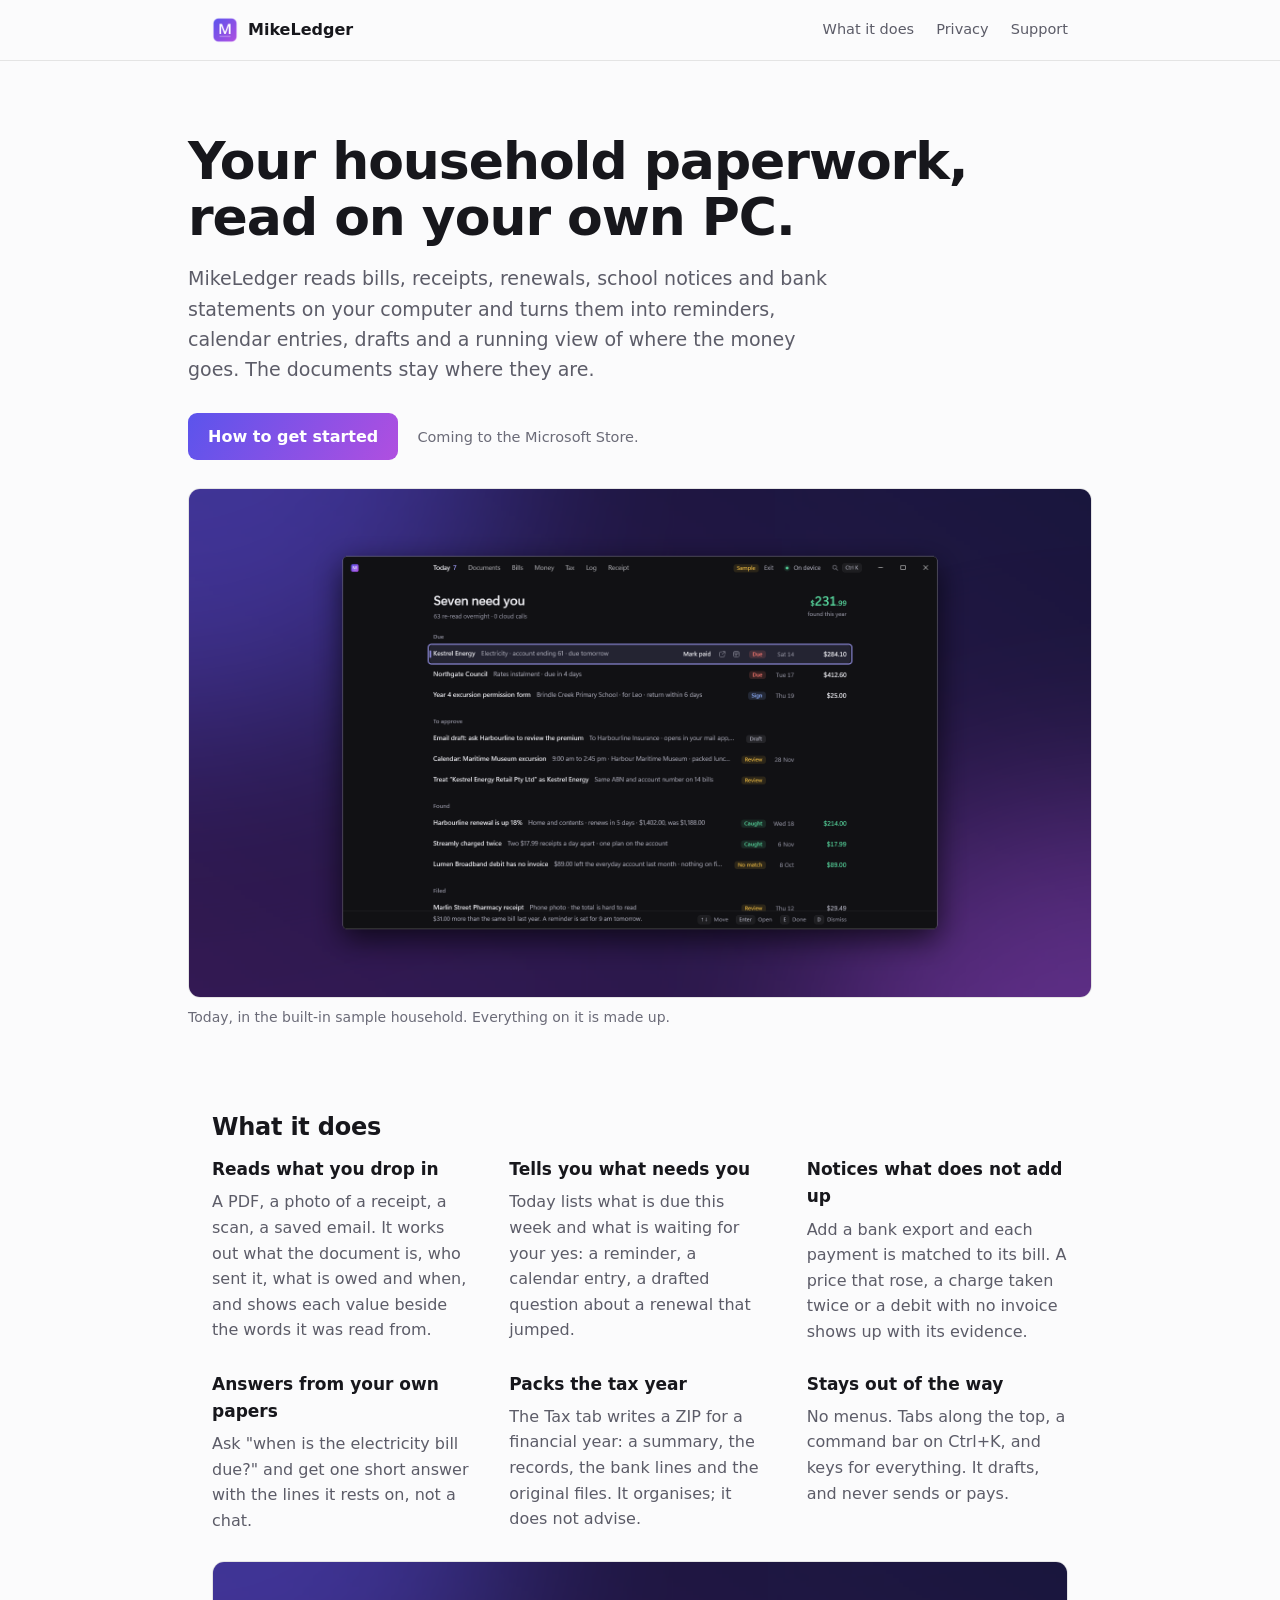
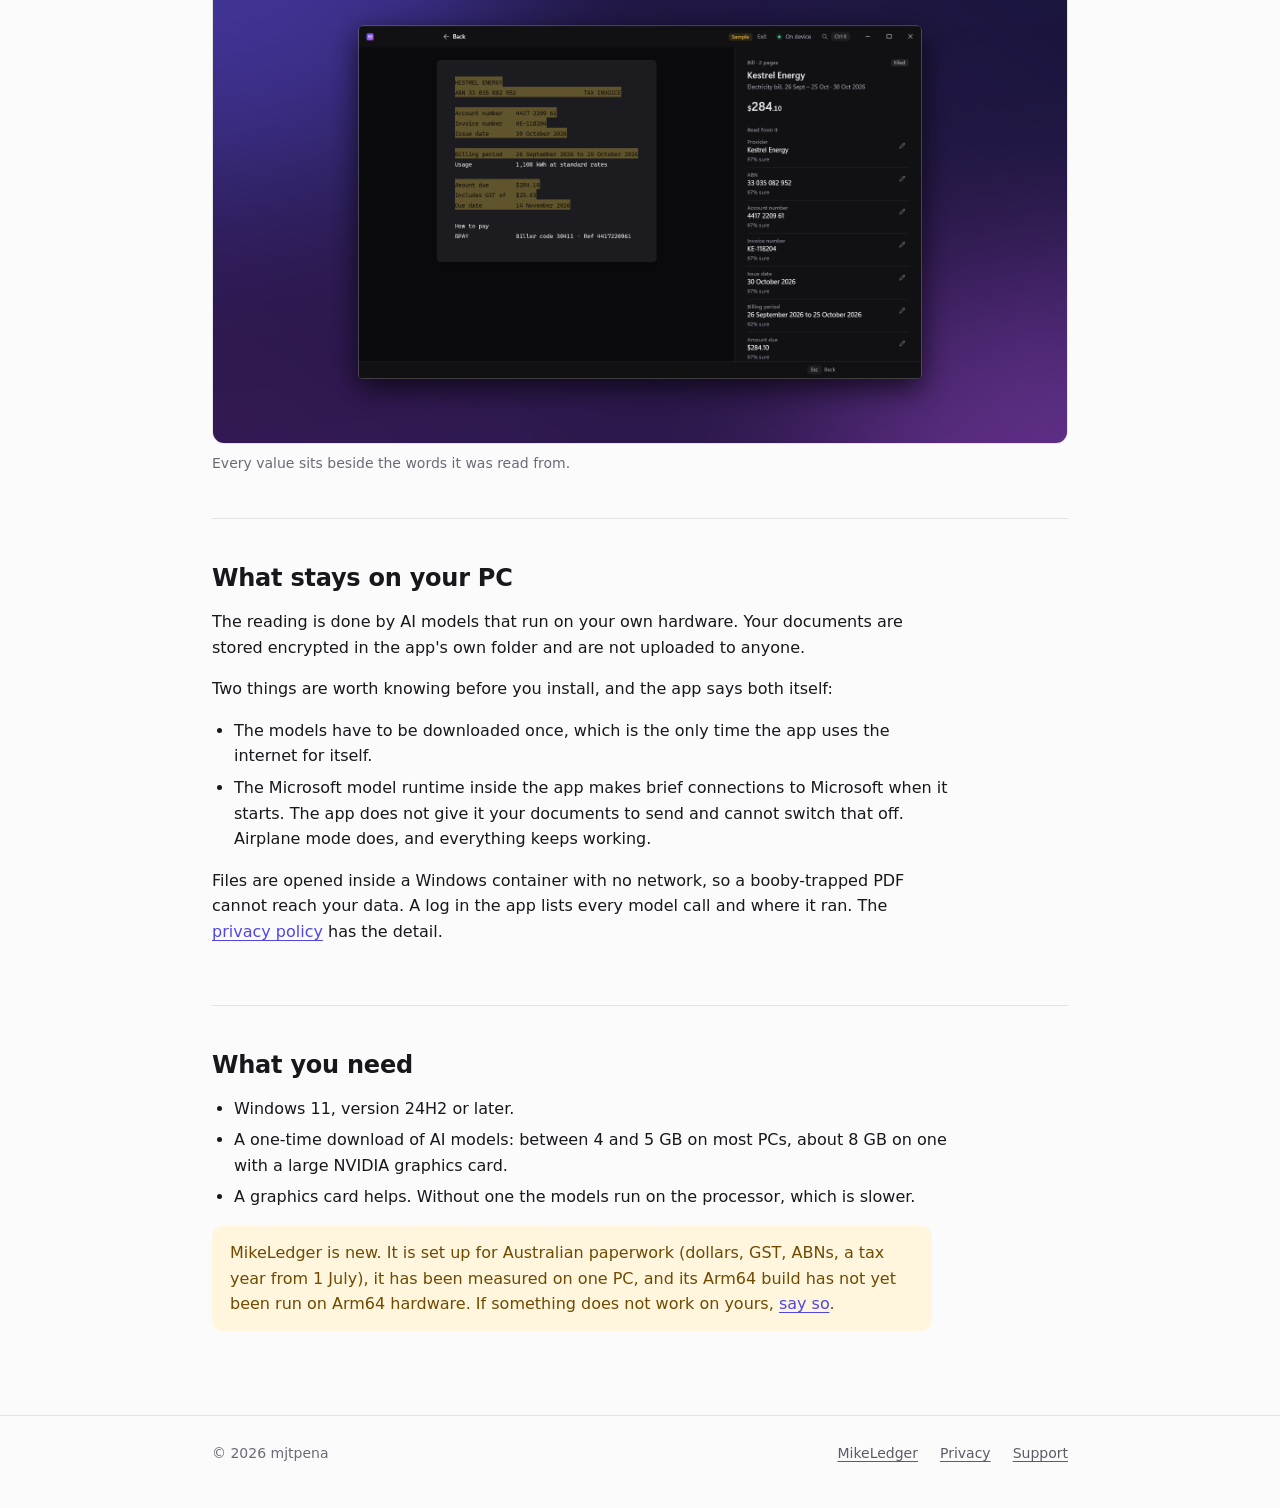
==== index.html @ 3f389ac1 "MikeLedger: website, privacy policy and support" ====
<!doctype html>
<html lang="en">
<head>
<meta charset="utf-8">
<meta name="viewport" content="width=device-width, initial-scale=1">
<title>MikeLedger: a private household ledger for Windows</title>
<meta name="description" content="MikeLedger reads your bills, receipts and letters on your own PC and turns them into reminders, calendar entries, drafts and a view of where the money goes.">
<meta property="og:title" content="MikeLedger">
<meta property="og:description" content="A private household ledger for Windows. Your paperwork is read on your own PC.">
<meta property="og:image" content="https://mjtpena.github.io/MikeLedger-support/assets/social.png">
<link rel="icon" href="assets/favicon-32.png" sizes="32x32">
<link rel="stylesheet" href="styles.css">
</head>
<body>
<a class="skip" href="#main">Skip to content</a>
<header class="site">
  <div class="wrap">
    <a class="mark" href="./" aria-current="page"><img src="assets/icon-64.png" alt="">MikeLedger</a>
    <nav class="site" aria-label="Site">
      <a href="#what">What it does</a>
      <a href="privacy.html">Privacy</a>
      <a href="support.html">Support</a>
    </nav>
  </div>
</header>

<main id="main">
  <div class="wrap hero">
    <h1>Your household paperwork, read on your own PC.</h1>
    <p class="lede">MikeLedger reads bills, receipts, renewals, school notices and bank statements on your computer and turns them into reminders, calendar entries, drafts and a running view of where the money goes. The documents stay where they are.</p>
    <p>
      <a class="button" id="store-link" href="support.html#start">How to get started</a>
      <span class="soon" id="store-note">Coming to the Microsoft Store.</span>
    </p>
    <figure class="shot">
      <img src="assets/screens/today.png" width="1920" height="1080" alt="The Today page: three things due this week, three waiting for approval, and three findings worth money.">
      <figcaption>Today, in the built-in sample household. Everything on it is made up.</figcaption>
    </figure>
  </div>

  <div class="wrap">
    <section id="what">
      <h2>What it does</h2>
      <div class="cols">
        <div>
          <h3>Reads what you drop in</h3>
          <p>A PDF, a photo of a receipt, a scan, a saved email. It works out what the document is, who sent it, what is owed and when, and shows each value beside the words it was read from.</p>
        </div>
        <div>
          <h3>Tells you what needs you</h3>
          <p>Today lists what is due this week and what is waiting for your yes: a reminder, a calendar entry, a drafted question about a renewal that jumped.</p>
        </div>
        <div>
          <h3>Notices what does not add up</h3>
          <p>Add a bank export and each payment is matched to its bill. A price that rose, a charge taken twice or a debit with no invoice shows up with its evidence.</p>
        </div>
        <div>
          <h3>Answers from your own papers</h3>
          <p>Ask "when is the electricity bill due?" and get one short answer with the lines it rests on, not a chat.</p>
        </div>
        <div>
          <h3>Packs the tax year</h3>
          <p>The Tax tab writes a ZIP for a financial year: a summary, the records, the bank lines and the original files. It organises; it does not advise.</p>
        </div>
        <div>
          <h3>Stays out of the way</h3>
          <p>No menus. Tabs along the top, a command bar on Ctrl+K, and keys for everything. It drafts, and never sends or pays.</p>
        </div>
      </div>
      <figure class="shot">
        <img src="assets/screens/document.png" width="1920" height="1080" alt="A document open beside the values read from it, each with the words it came from.">
        <figcaption>Every value sits beside the words it was read from.</figcaption>
      </figure>
    </section>

    <section id="private">
      <h2>What stays on your PC</h2>
      <p>The reading is done by AI models that run on your own hardware. Your documents are stored encrypted in the app's own folder and are not uploaded to anyone.</p>
      <p>Two things are worth knowing before you install, and the app says both itself:</p>
      <ul>
        <li>The models have to be downloaded once, which is the only time the app uses the internet for itself.</li>
        <li>The Microsoft model runtime inside the app makes brief connections to Microsoft when it starts. The app does not give it your documents to send and cannot switch that off. Airplane mode does, and everything keeps working.</li>
      </ul>
      <p>Files are opened inside a Windows container with no network, so a booby-trapped PDF cannot reach your data. A log in the app lists every model call and where it ran. The <a href="privacy.html">privacy policy</a> has the detail.</p>
    </section>

    <section id="need">
      <h2>What you need</h2>
      <ul>
        <li>Windows 11, version 24H2 or later.</li>
        <li>A one-time download of AI models: between 4 and 5 GB on most PCs, about 8 GB on one with a large NVIDIA graphics card.</li>
        <li>A graphics card helps. Without one the models run on the processor, which is slower.</li>
      </ul>
      <div class="note"><p>MikeLedger is new. It is set up for Australian paperwork (dollars, GST, ABNs, a tax year from 1 July), it has been measured on one PC, and its Arm64 build has not yet been run on Arm64 hardware. If something does not work on yours, <a href="support.html#help">say so</a>.</p></div>
    </section>
  </div>
</main>

<footer class="site">
  <div class="wrap">
    <span class="grow">© 2026 mjtpena</span>
    <a href="./">MikeLedger</a>
    <a href="privacy.html">Privacy</a>
    <a href="support.html">Support</a>
  </div>
</footer>
</body>
</html>
---- styles.css ----
/* MikeLedger site. One column, system type, the app's own palette. No scripts, no fonts fetched. */

:root {
  --paper: #fbfbfc;
  --raised: #ffffff;
  --sunken: #f3f3f6;
  --ink: #17171c;
  --ink-2: #5c5c68;
  --ink-3: #6b6b78;
  --rule: rgba(23, 23, 28, 0.1);
  --accent: #4f46e5;
  --brand-a: #5b54ec;
  --brand-b: #b04fe0;
  --caution-wash: #fff6dd;
  --caution-ink: #6f4a00;
}

@media (prefers-color-scheme: dark) {
  :root {
    --paper: #111114;
    --raised: #1b1b20;
    --sunken: #0a0a0c;
    --ink: #ededf2;
    --ink-2: #a3a3b0;
    --ink-3: #8c8c9a;
    --rule: rgba(237, 237, 242, 0.12);
    --accent: #a5a1ff;
    --caution-wash: #2b2412;
    --caution-ink: #e3b341;
  }
}

* { box-sizing: border-box; }

html { -webkit-text-size-adjust: 100%; scroll-behavior: smooth; }

body {
  margin: 0;
  background: var(--paper);
  color: var(--ink);
  font: 16px/1.6 "Segoe UI Variable Text", "Segoe UI", system-ui, -apple-system, "Helvetica Neue", Arial, sans-serif;
}

a { color: var(--accent); text-underline-offset: 3px; }
a:focus-visible, .button:focus-visible { outline: 2px solid var(--accent); outline-offset: 3px; border-radius: 4px; }

.skip { position: absolute; left: -999px; }
.skip:focus { left: 16px; top: 12px; background: var(--raised); padding: 8px 12px; border-radius: 6px; z-index: 2; }

.wrap { max-width: 904px; margin: 0 auto; padding: 0 24px; }

header.site { border-bottom: 1px solid var(--rule); }
header.site .wrap { display: flex; align-items: center; gap: 28px; height: 60px; }
.mark { display: flex; align-items: center; gap: 10px; font-weight: 600; color: var(--ink); text-decoration: none; }
.mark img { width: 26px; height: 26px; border-radius: 6px; }
nav.site { display: flex; gap: 22px; margin-left: auto; font-size: 14.5px; }
nav.site a { color: var(--ink-2); text-decoration: none; }
nav.site a:hover, nav.site a[aria-current="page"] { color: var(--ink); }

.hero { padding: 72px 0 40px; }
.hero h1 { font-size: clamp(34px, 6vw, 52px); line-height: 1.08; letter-spacing: -0.02em; margin: 0 0 18px; font-weight: 650; }
.hero p.lede { font-size: 19px; color: var(--ink-2); max-width: 640px; margin: 0 0 28px; }

.button {
  display: inline-block; padding: 11px 20px; border-radius: 9px; font-weight: 600; text-decoration: none;
  color: #fff; background: linear-gradient(120deg, var(--brand-a), var(--brand-b));
}
.button.quiet { background: none; color: var(--ink); border: 1px solid var(--rule); font-weight: 500; }
.soon { display: inline-block; margin-left: 14px; color: var(--ink-3); font-size: 14.5px; }

figure.shot { margin: 28px 0 0; }
figure.shot img { display: block; width: 100%; height: auto; border-radius: 12px; border: 1px solid var(--rule); }
figure.shot figcaption { color: var(--ink-3); font-size: 14px; margin-top: 8px; }

section { padding: 44px 0; border-top: 1px solid var(--rule); }
section:first-of-type { border-top: 0; }
h1.page { font-size: 36px; line-height: 1.15; letter-spacing: -0.015em; margin: 56px 0 8px; font-weight: 650; }
p.sub { color: var(--ink-2); font-size: 18px; margin: 0 0 6px; max-width: 680px; }
p.dated { color: var(--ink-3); font-size: 14px; margin: 0 0 8px; }
h2 { font-size: 24px; line-height: 1.25; letter-spacing: -0.01em; margin: 0 0 14px; font-weight: 620; }
h3 { font-size: 17px; margin: 26px 0 6px; font-weight: 620; }
p, li { max-width: 720px; }
li { margin: 6px 0; }
ul, ol { padding-left: 22px; }

.cols { display: grid; grid-template-columns: repeat(auto-fit, minmax(250px, 1fr)); gap: 26px 36px; }
.cols h3 { margin-top: 0; }
.cols p { margin: 0; color: var(--ink-2); }

.note { background: var(--caution-wash); color: var(--caution-ink); padding: 14px 18px; border-radius: 10px; max-width: 720px; }
.note p { margin: 0; }

nav.toc { background: var(--sunken); border-radius: 10px; padding: 14px 20px; max-width: 720px; margin: 24px 0 0; font-size: 15px; }
nav.toc strong { display: block; margin-bottom: 4px; }
nav.toc ol { margin: 0; columns: 2; column-gap: 28px; }

table { border-collapse: collapse; width: 100%; max-width: 760px; margin: 14px 0; font-size: 15px; }
th, td { text-align: left; vertical-align: top; padding: 10px 14px 10px 0; border-bottom: 1px solid var(--rule); }
th { color: var(--ink-3); font-weight: 600; font-size: 13.5px; }
td:first-child { white-space: nowrap; font-weight: 600; }
td.wrap-ok { white-space: normal; }

kbd {
  font: 13px/1 "Cascadia Mono", Consolas, monospace; padding: 3px 6px; border-radius: 5px;
  border: 1px solid var(--rule); background: var(--sunken);
}
code { font: 14px/1.4 "Cascadia Mono", Consolas, monospace; background: var(--sunken); padding: 1px 5px; border-radius: 4px; overflow-wrap: anywhere; }

footer.site { border-top: 1px solid var(--rule); margin-top: 40px; padding: 26px 0 44px; color: var(--ink-3); font-size: 14px; }
footer.site .wrap { display: flex; flex-wrap: wrap; gap: 8px 22px; }
footer.site a { color: var(--ink-2); }
footer.site span.grow { margin-right: auto; }

@media (max-width: 620px) {
  nav.site { gap: 14px; }
  nav.toc ol { columns: 1; }
  td:first-child { white-space: normal; }
  .hero { padding-top: 44px; }
}
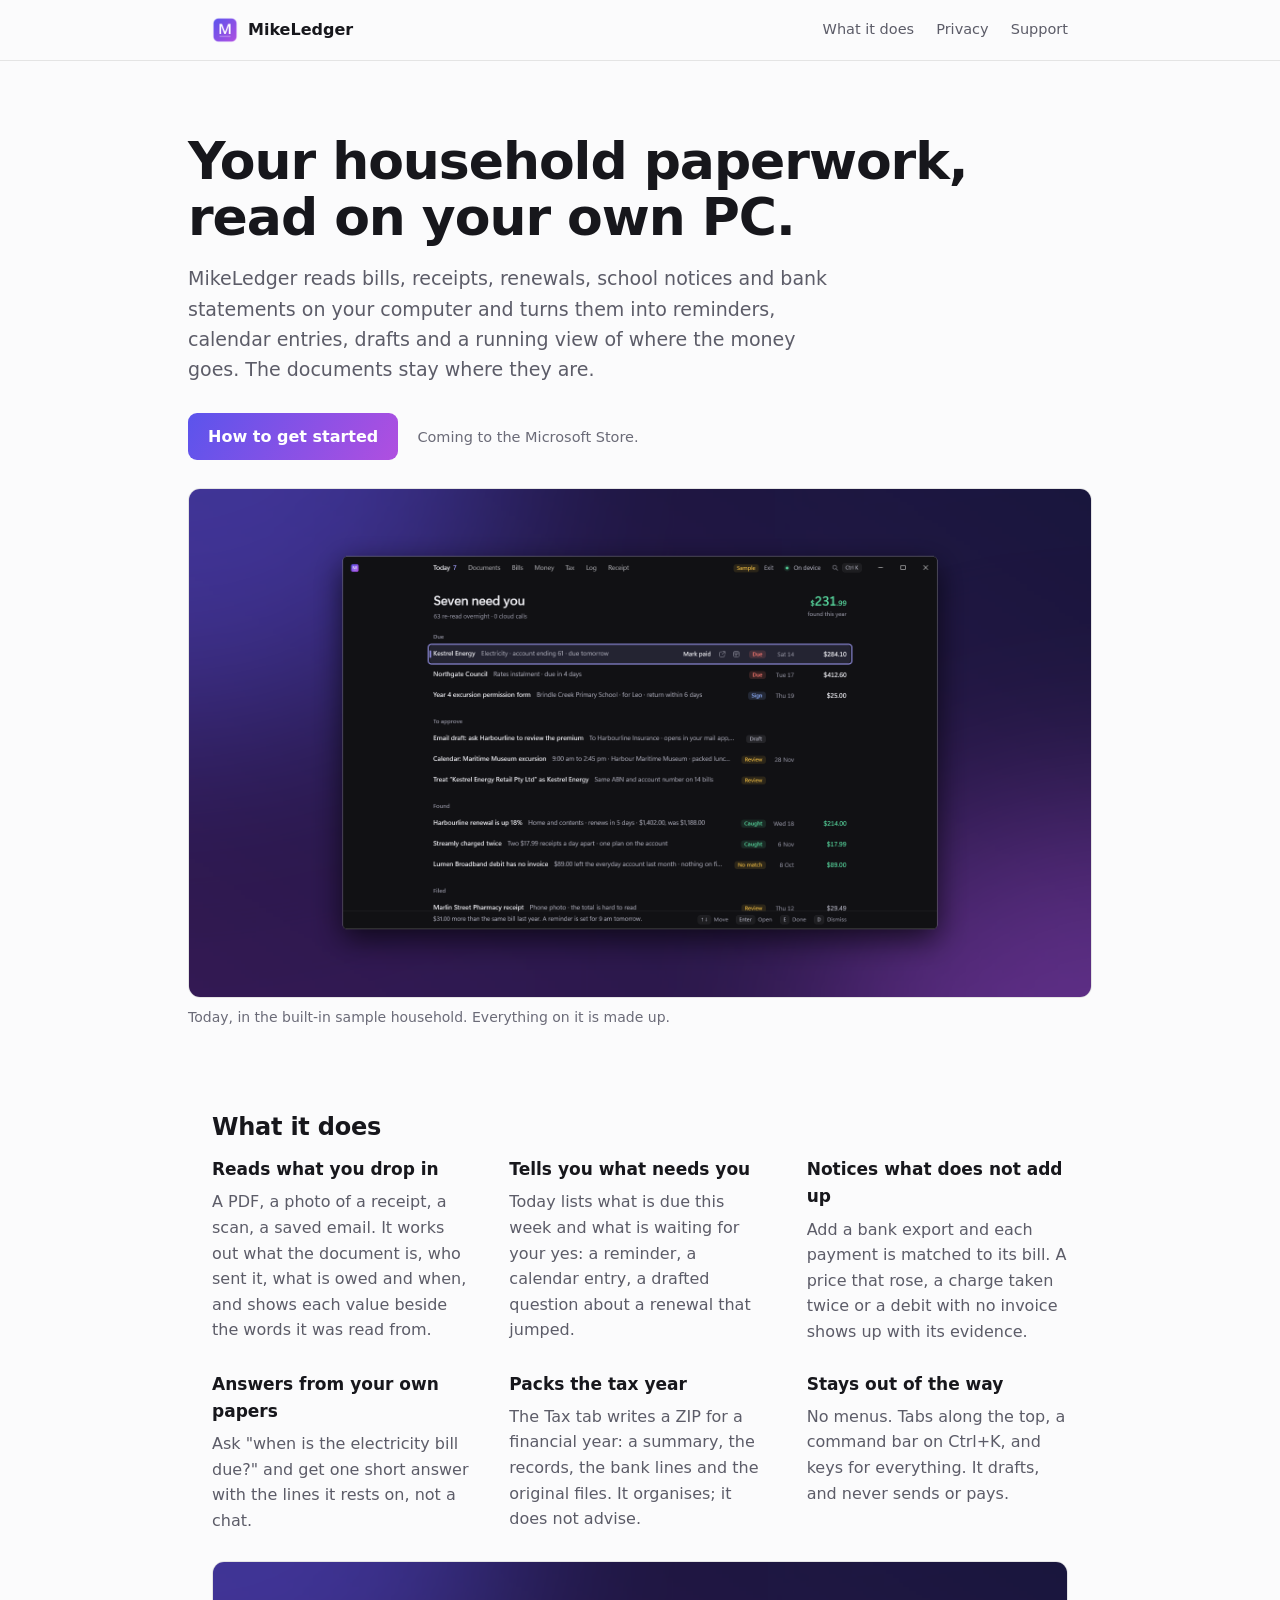
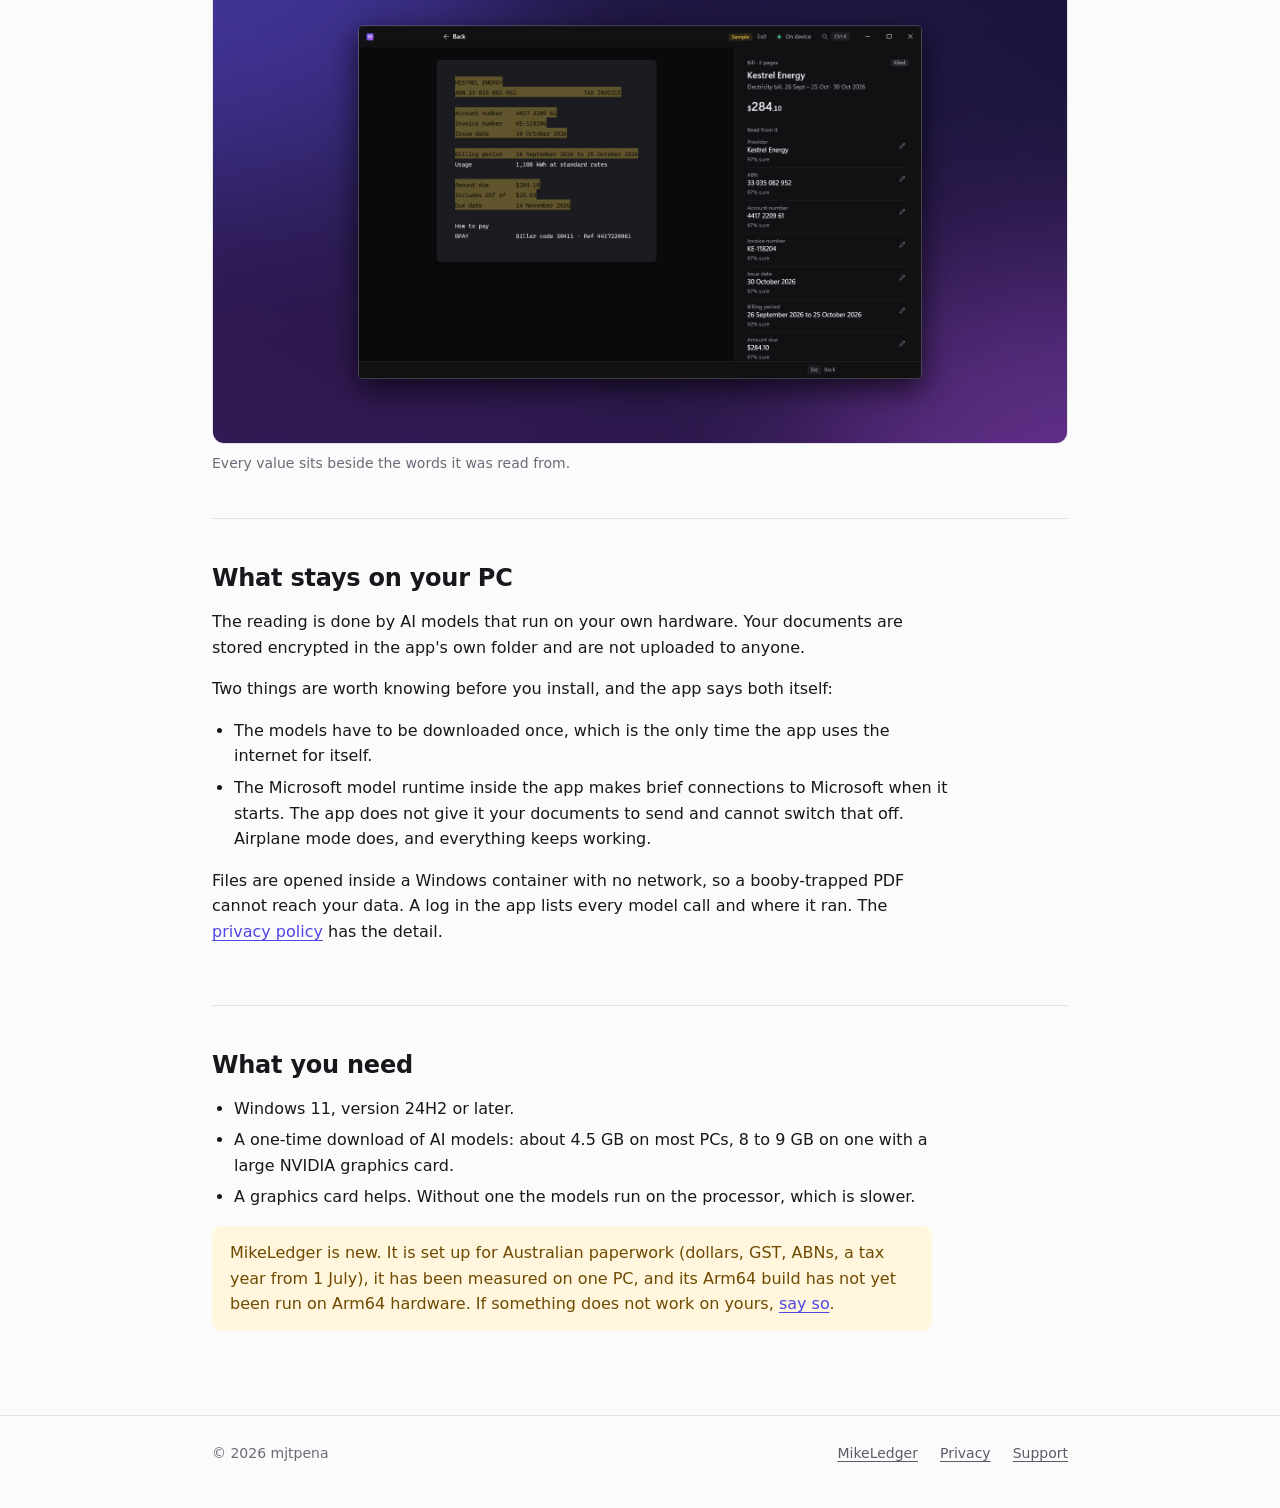
==== commit 85ff80dc: "Correct the download sizes" ====
--- a/index.html
+++ b/index.html
@@ -88,7 +88,7 @@
       <h2>What you need</h2>
       <ul>
         <li>Windows 11, version 24H2 or later.</li>
-        <li>A one-time download of AI models: between 4 and 5 GB on most PCs, about 8 GB on one with a large NVIDIA graphics card.</li>
+        <li>A one-time download of AI models: about 4.5 GB on most PCs, 8 to 9 GB on one with a large NVIDIA graphics card.</li>
         <li>A graphics card helps. Without one the models run on the processor, which is slower.</li>
       </ul>
       <div class="note"><p>MikeLedger is new. It is set up for Australian paperwork (dollars, GST, ABNs, a tax year from 1 July), it has been measured on one PC, and its Arm64 build has not yet been run on Arm64 hardware. If something does not work on yours, <a href="support.html#help">say so</a>.</p></div>
